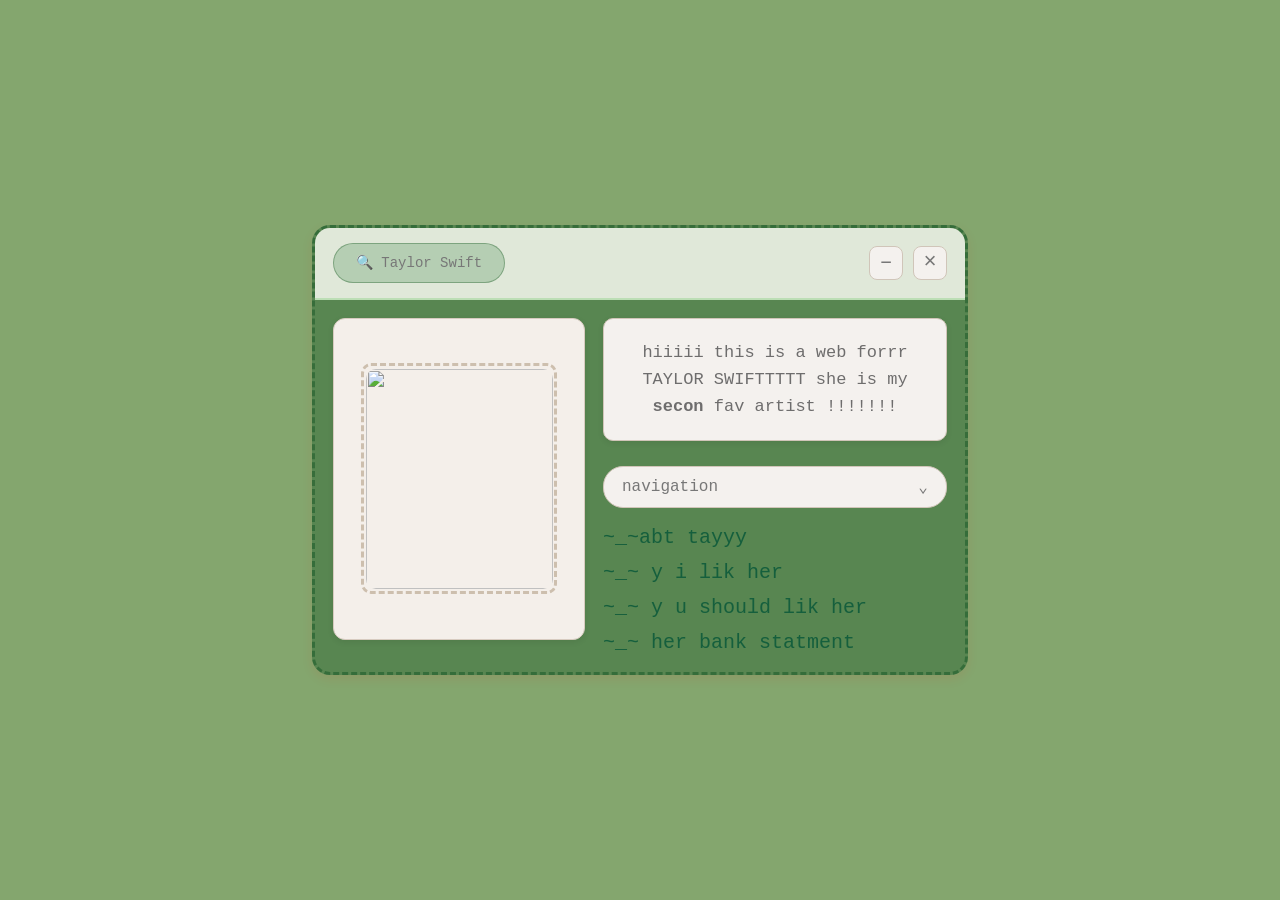
==== index.html @ 1d9763f2 "Add files via upload" ====
<!DOCTYPE html>
<html lang="en">
<head>
<meta charset="UTF-8" />
<meta name="viewport" content="width=device-width, initial-scale=1.0"/>
<title> Tay my mother </title>

<style>

/* =========================
   BODY
========================= */

body{
    margin:0;
    height:100vh;
    display:flex;
    justify-content:center;
    align-items:center;
    background:#2e680795;
    overflow:hidden;
    font-family: "Courier New", monospace;
    position:relative;
}

/* =========================
   HEART BACKGROUND
========================= */

/* .heart{
    position:absolute;
    width:70px;
    height:70px;
    background:#d8c9b8;
    transform:rotate(-45deg);
    opacity:0.8;
} */
/* 
.heart::before,
.heart::after{
    content:"";
    position:absolute;
    width:70px;
    height:70px;
    background:#d8c9b8;
    border-radius:50%; */


/* .heart::before{
    top:-35px;
    left:0;
}

.heart::after{
    left:35px;
    top:0;
} */

.h1{
    top:15%;
    left:10%;
}

.h2{
    bottom:12%;
    right:15%;
}

.h3{
    top:65%;
    left:20%;
    transform:rotate(-45deg) scale(0.7);
}

/* =========================
   MAIN WINDOW
========================= */

.window{
    width:650px;
    background:#2a65337b;
    border:3px dashed#2a6533bb;
    border-radius:18px;
    overflow:hidden;
    box-shadow:0 4px 12px rgba(253, 0, 0, 0.08);
}

/* =========================
   TOP BAR
========================= */

.topbar{
    height:70px;
    background:#e0e8d9;
    border-bottom:2px solid #bcdeb5;
    display:flex;
    align-items:center;
    justify-content:space-between;
    padding:0 18px;
}

.search{
    width:170px;
    height:38px;
    border-radius:20px;
    border:1px solid #2a653368;
    background:#f4f1ee;
    display:flex;
    align-items:center;
    justify-content:center;
    color:#777;
    font-size:14px;
    background-color: #3782423f;
}

.controls{
    display:flex;
    gap:10px;
}

.btn{
    width:32px;
    height:32px;
    border-radius:8px;
    border:1px solid #d0c5b9;
    background:#f4f1ee;
    display:flex;
    align-items:center;
    justify-content:center;
    color:#777;
    font-size:22px;
}

/* =========================
   CONTENT
========================= */

.content{
    display:flex;
    gap:18px;
    padding:18px;
}

/* =========================
   LEFT CARD
========================= */

.left-card{
    width:250px;
    height:320px;
    background:#f4efea;
    border-radius:12px;
    border:1px solid #d7cbc0;
    display:flex;
    align-items:center;
    justify-content:center;
    box-shadow:0 2px 6px rgba(0,0,0,0.08);
}

.placeholder{
    width:190px;
    height:225px;
    border:3px dashed #cdbfae;
    border-radius:10px;
    display:flex;
    align-items:center;
    justify-content:center;
    color:#a59483;
    font-size:18px;
}

/* =========================
   RIGHT SIDE
========================= */

.right{
    flex:1;
}

/* TEXT BOX */

.textbox{
    background:#f4f1ee;
    border:1px solid #d1c5b9;
    border-radius:10px;
    padding:20px;
    color:#6e6d6d;
    font-size:17px;
    text-align:center;
    line-height:1.6;
    box-shadow:0 2px 6px rgba(0,0,0,0.08);
}

/* NAVIGATION */

.navbox{
    margin-top:25px;
}

.navtitle{
    height:40px;
    border-radius:20px;
    background:#f4f1ee;
    border:1px solid #d1c5b9;
    display:flex;
    align-items:center;
    justify-content:space-between;
    padding:0 18px;
    color:#777;
    font-size:16px;
}

.links{
    margin-top:18px;
    display:flex;
    flex-direction:column;
    gap:12px;
    color:#155f3d;
    font-size:20px;
}

.links div{
    cursor:pointer;
    transition:0.2s;
}

.links div:hover{
    transform:translateX(5px);
    color:#f5efe4;
}

/* =========================
   FOOTER
========================= */

.footer{
    height:60px;
    border-top:1px solid #cbbcae;
    display:flex;
    align-items:center;
    padding-left:20px;
    color:#aaa;
    font-size:14px;
    background:#f6f4f2;
}
 .profile-img{

     height: 220px;
    width:187px;
    border-radius:10px;
}

</style>
</head>

<body>

<!-- HEARTS -->

<div class="heart h1"></div>
<div class="heart h2"></div>
<div class="heart h3"></div>

<!-- MAIN WINDOW -->

<div class="window">

    <!-- TOP BAR -->

    <div class="topbar">

        <div class="search">
            🔍  Taylor Swift
        </div>

        <div class="controls">
            <div class="btn">–</div>
            <div class="btn">×</div>
        </div>

    </div>

    <!-- CONTENT -->

    <div class="content">

        <!-- LEFT SIDE -->

        <div class="left-card">

            <div class="placeholder">
                <img src="taylorrrrr.png" class="profile-img">
            </div>

        </div>

        <!-- RIGHT SIDE -->

        <div class="right">

            <div class="textbox">
                 hiiiii this is a web forrr TAYLOR SWIFTTTTT she is my <b>secon</b> fav artist !!!!!!!
            </div>

            <div class="navbox">

                <div class="navtitle">
                    navigation
                    <span>⌄</span>
                </div>

                <div class="links">
                    <div>~_~abt tayyy</div>
                    <div>~_~ y i lik her </div>
                    <div>~_~ y u should lik her </div>
                    <div>~_~ her bank statment </div>
                </div>

            </div>

        </div>

    </div>

    <!-- FOOTER -->

    

</div>

</body>
</html>
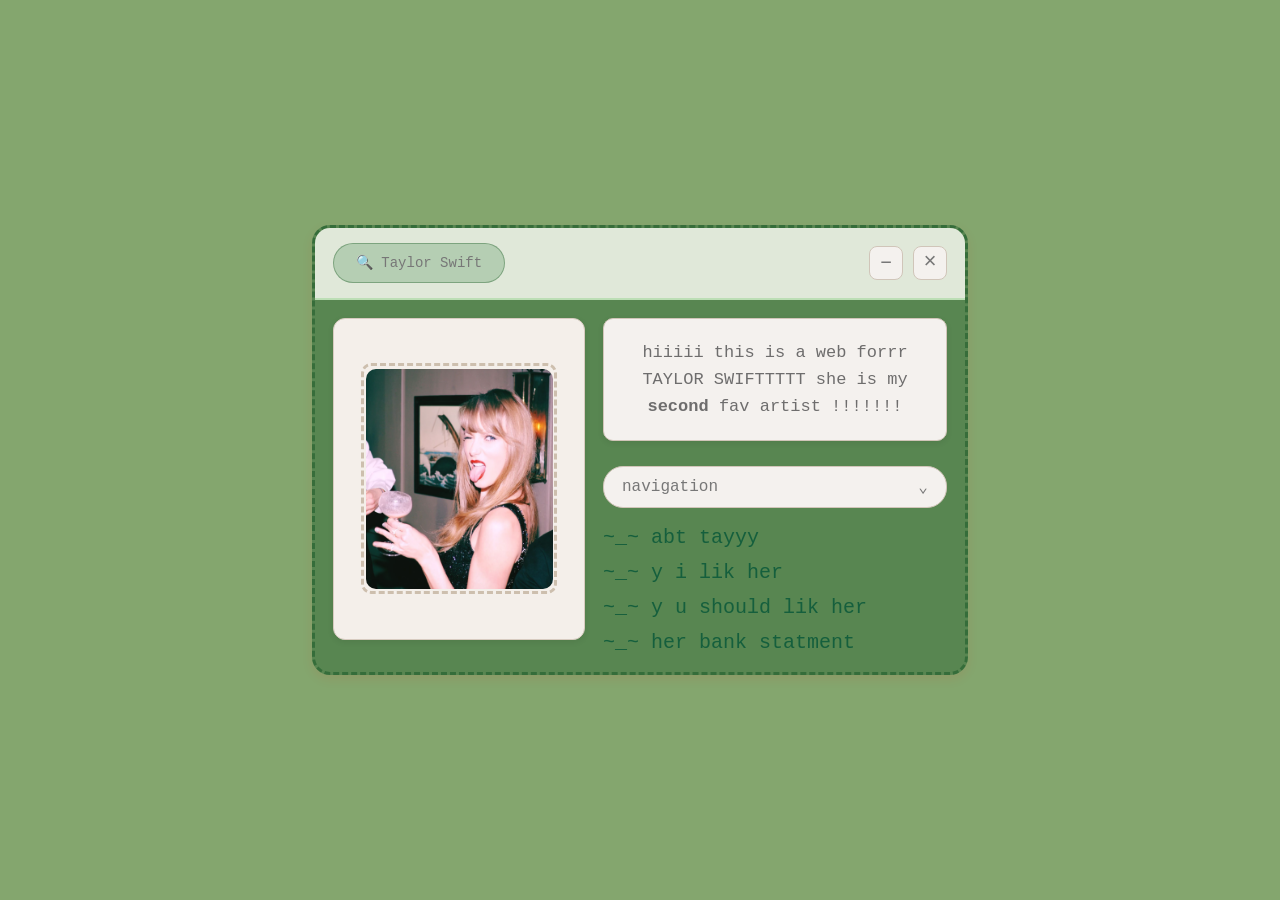
==== commit 94b040f6: "Add files via upload" ====
--- a/index.html
+++ b/index.html
@@ -3,7 +3,7 @@
 <head>
 <meta charset="UTF-8" />
 <meta name="viewport" content="width=device-width, initial-scale=1.0"/>
-<title> Tay my mother </title>
+<title>Tay my mother</title>
 
 <style>
 
@@ -27,35 +27,6 @@
    HEART BACKGROUND
 ========================= */
 
-/* .heart{
-    position:absolute;
-    width:70px;
-    height:70px;
-    background:#d8c9b8;
-    transform:rotate(-45deg);
-    opacity:0.8;
-} */
-/* 
-.heart::before,
-.heart::after{
-    content:"";
-    position:absolute;
-    width:70px;
-    height:70px;
-    background:#d8c9b8;
-    border-radius:50%; */
-
-
-/* .heart::before{
-    top:-35px;
-    left:0;
-}
-
-.heart::after{
-    left:35px;
-    top:0;
-} */
-
 .h1{
     top:15%;
     left:10%;
@@ -79,7 +50,7 @@
 .window{
     width:650px;
     background:#2a65337b;
-    border:3px dashed#2a6533bb;
+    border:3px dashed #2a6533bb;
     border-radius:18px;
     overflow:hidden;
     box-shadow:0 4px 12px rgba(253, 0, 0, 0.08);
@@ -110,7 +81,7 @@
     justify-content:center;
     color:#777;
     font-size:14px;
-    background-color: #3782423f;
+    background-color:#3782423f;
 }
 
 .controls{
@@ -191,6 +162,12 @@
     box-shadow:0 2px 6px rgba(0,0,0,0.08);
 }
 
+/* HIDDEN TEXTBOXES */
+
+.hidden{
+    display:none;
+}
+
 /* NAVIGATION */
 
 .navbox{
@@ -243,9 +220,9 @@
     font-size:14px;
     background:#f6f4f2;
 }
- .profile-img{
-
-     height: 220px;
+
+.profile-img{
+    height:220px;
     width:187px;
     border-radius:10px;
 }
@@ -270,7 +247,7 @@
     <div class="topbar">
 
         <div class="search">
-            🔍  Taylor Swift
+            🔍 Taylor Swift
         </div>
 
         <div class="controls">
@@ -298,9 +275,29 @@
 
         <div class="right">
 
-            <div class="textbox">
-                 hiiiii this is a web forrr TAYLOR SWIFTTTTT she is my <b>secon</b> fav artist !!!!!!!
-            </div>
+            <!-- TEXT BOXES -->
+
+            <div class="textbox" id="box1">
+                hiiiii this is a web forrr TAYLOR SWIFTTTTT she is my <b>second</b> fav artist !!!!!!!
+            </div>
+
+            <div class="textbox hidden" id="box2">
+                 hiii frik u told u i can do it hahahahhaha 
+            </div>
+
+            <div class="textbox hidden" id="box3">
+                 was able to do it cuz uk  I GOTA MAKE U SING cant waste that talent of urs 
+            </div>
+
+            <div class="textbox hidden" id="box4">
+                sor it has my name on the top ill try to remove it ok but that will take time sor 
+            </div>
+
+            <div class="textbox hidden" id="box5">
+               <a href="EntomologyBook.pdf"_blank>ill always text in this section also here is a book i found </a>
+            </div>
+
+            <!-- NAVIGATION -->
 
             <div class="navbox">
 
@@ -310,10 +307,10 @@
                 </div>
 
                 <div class="links">
-                    <div>~_~abt tayyy</div>
-                    <div>~_~ y i lik her </div>
-                    <div>~_~ y u should lik her </div>
-                    <div>~_~ her bank statment </div>
+                    <div onclick="showBox('box2')">~_~ abt tayyy</div>
+                    <div onclick="showBox('box3')">~_~ y i lik her</div>
+                    <div onclick="showBox('box4')">~_~ y u should lik her</div>
+                    <div onclick="showBox('box5')">~_~ her bank statment</div>
                 </div>
 
             </div>
@@ -322,11 +319,26 @@
 
     </div>
 
-    <!-- FOOTER -->
-
-    
-
 </div>
+
+<!-- JAVASCRIPT -->
+
+<script>
+
+function showBox(id){
+
+    // hide all text boxes
+    const boxes = document.querySelectorAll('.textbox');
+
+    boxes.forEach(box => {
+        box.classList.add('hidden');
+    });
+
+    // show selected box
+    document.getElementById(id).classList.remove('hidden');
+}
+
+</script>
 
 </body>
 </html>
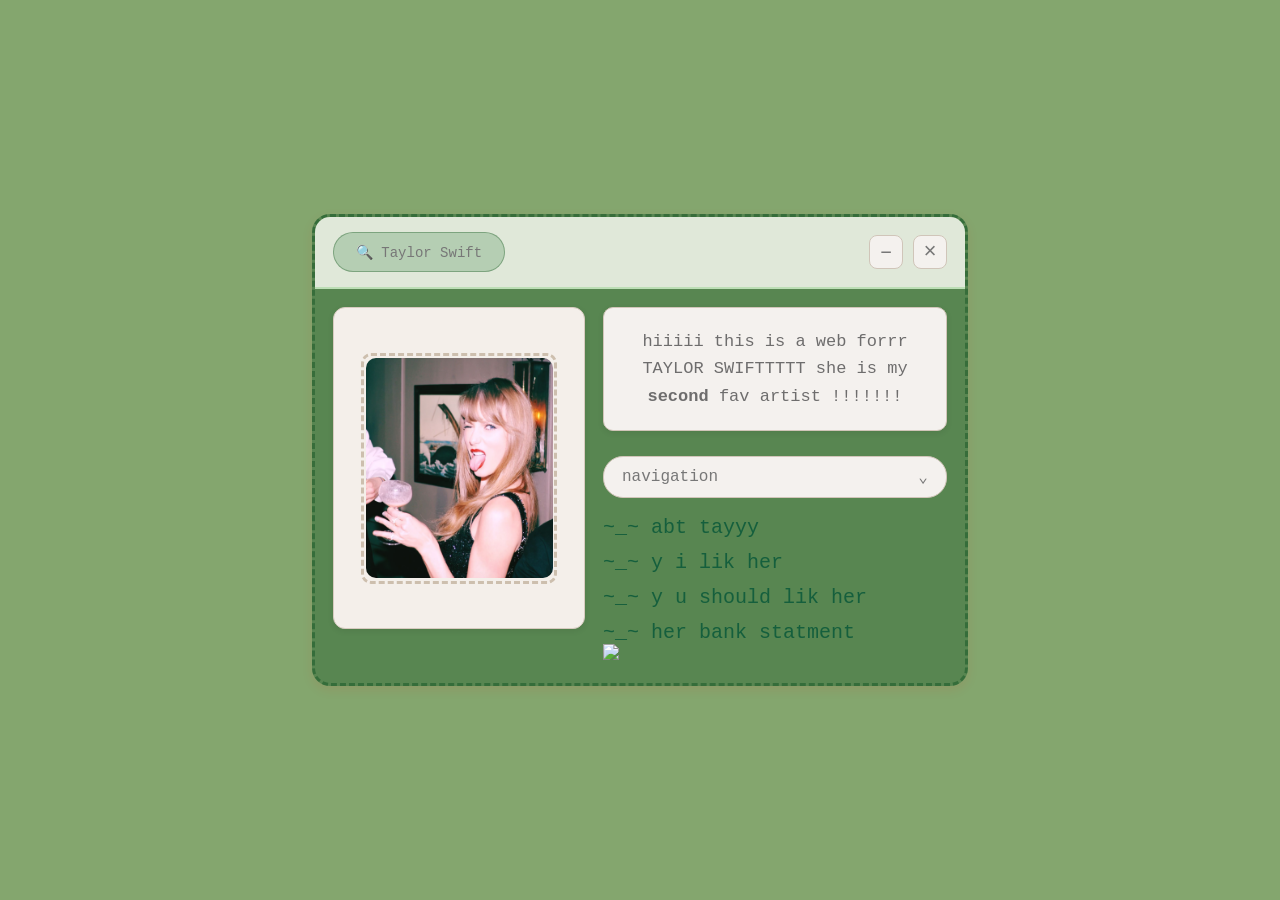
==== commit e8002be6: "Add files via upload" ====
--- a/index.html
+++ b/index.html
@@ -290,7 +290,7 @@
             </div>
 
             <div class="textbox hidden" id="box4">
-                sor it has my name on the top ill try to remove it ok but that will take time sor 
+                sor it has my name on the top ill try to remove it ok but that will take time sor b carefull okkkk 
             </div>
 
             <div class="textbox hidden" id="box5">
@@ -312,6 +312,7 @@
                     <div onclick="showBox('box4')">~_~ y u should lik her</div>
                     <div onclick="showBox('box5')">~_~ her bank statment</div>
                 </div>
+                <img src="Screenshot 2026-05-26 185753.png">
 
             </div>
 
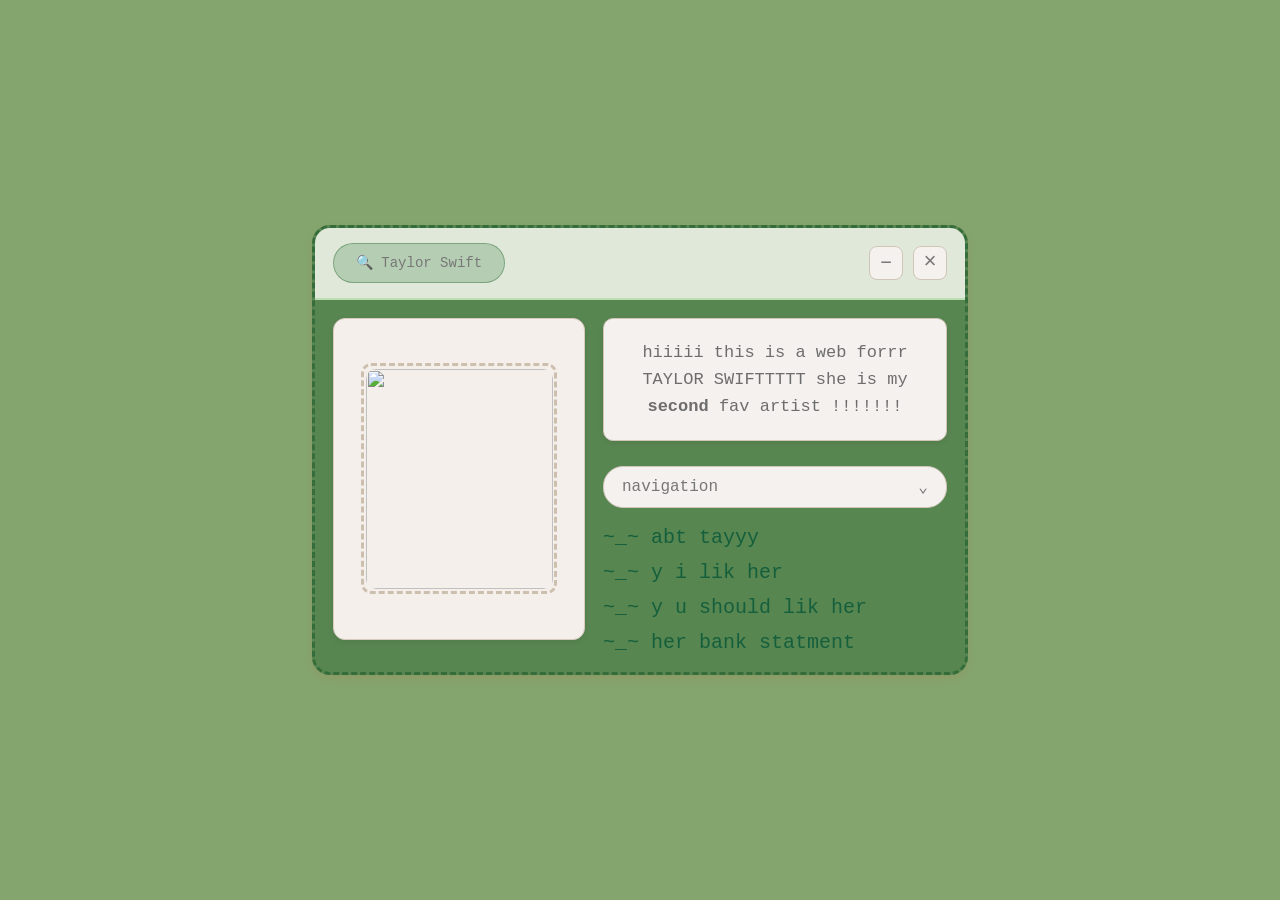
==== commit 74acc6b4: "Add files via upload" ====
--- a/index.html
+++ b/index.html
@@ -266,7 +266,7 @@
         <div class="left-card">
 
             <div class="placeholder">
-                <img src="taylorrrrr.png" class="profile-img">
+                <img src="Screenshot 2026-05-26 185753.png" class="profile-img">
             </div>
 
         </div>
@@ -312,7 +312,7 @@
                     <div onclick="showBox('box4')">~_~ y u should lik her</div>
                     <div onclick="showBox('box5')">~_~ her bank statment</div>
                 </div>
-                <img src="Screenshot 2026-05-26 185753.png">
+               
 
             </div>
 
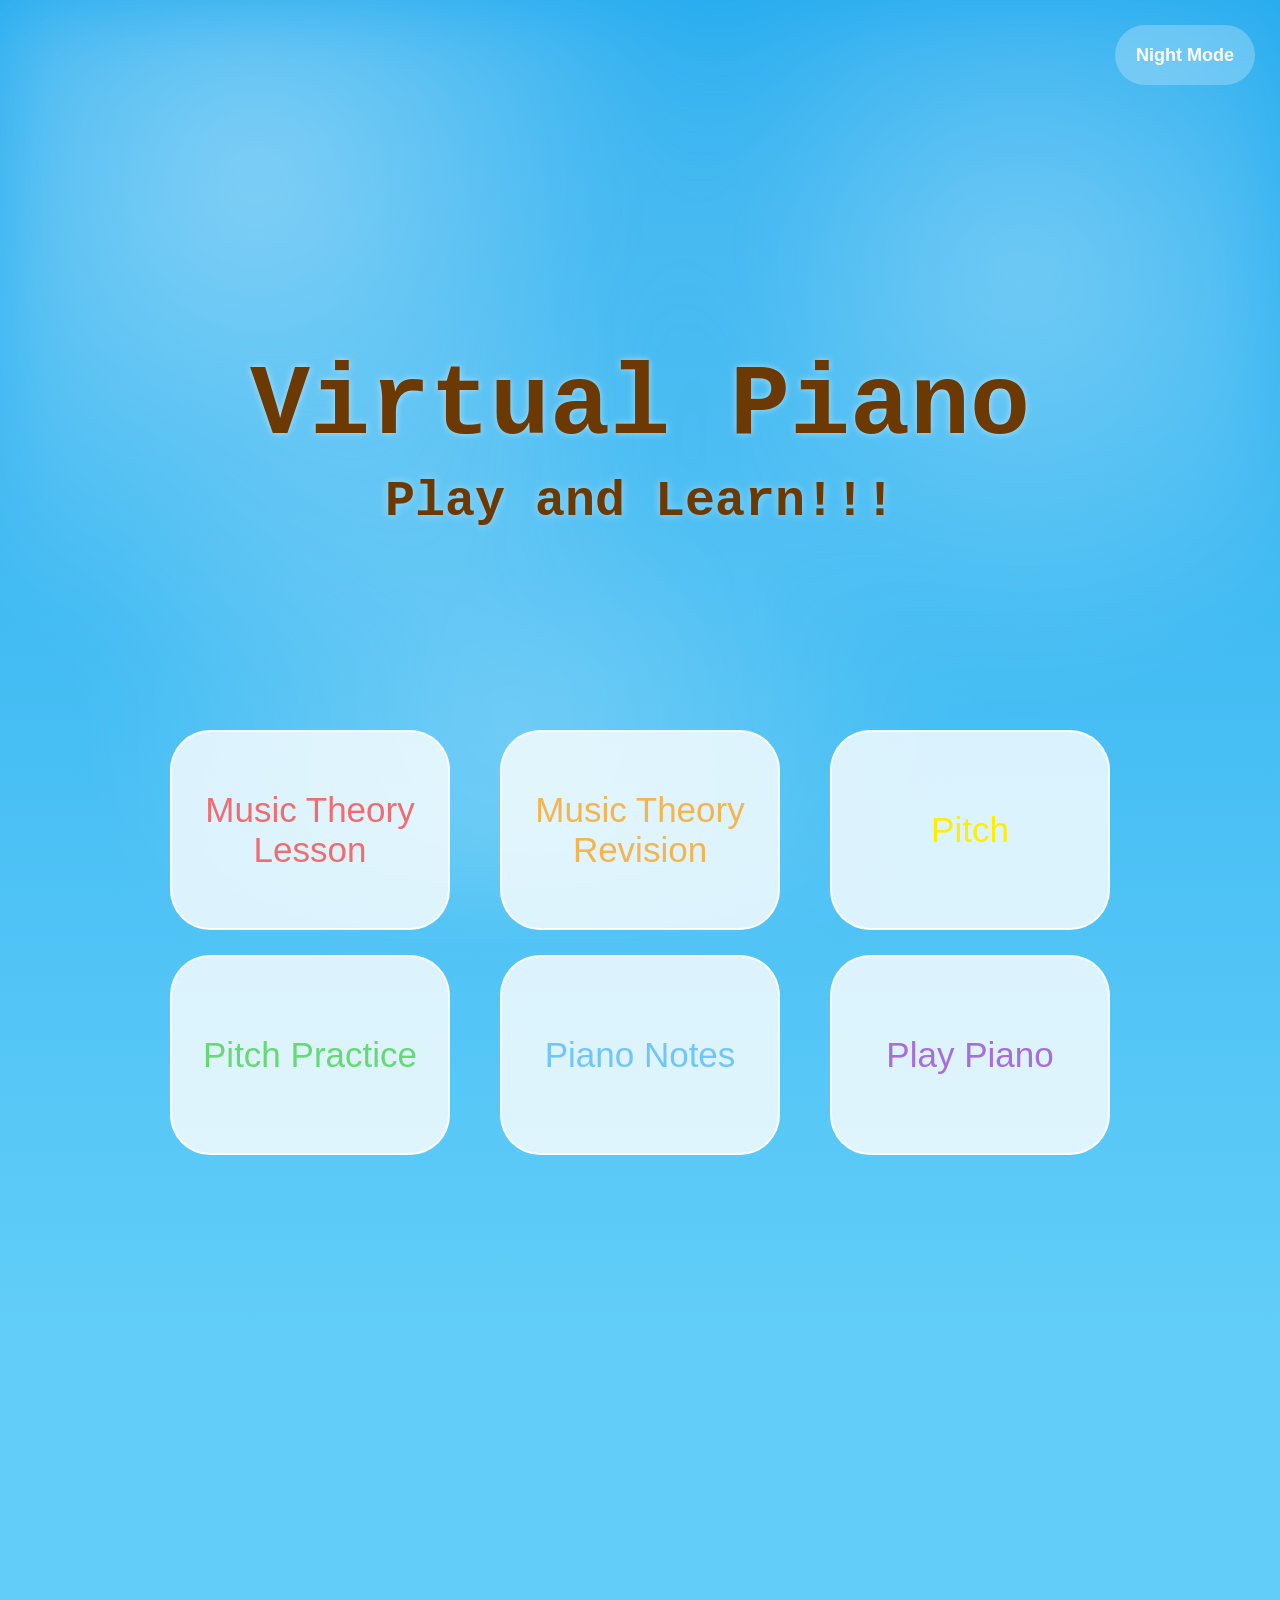
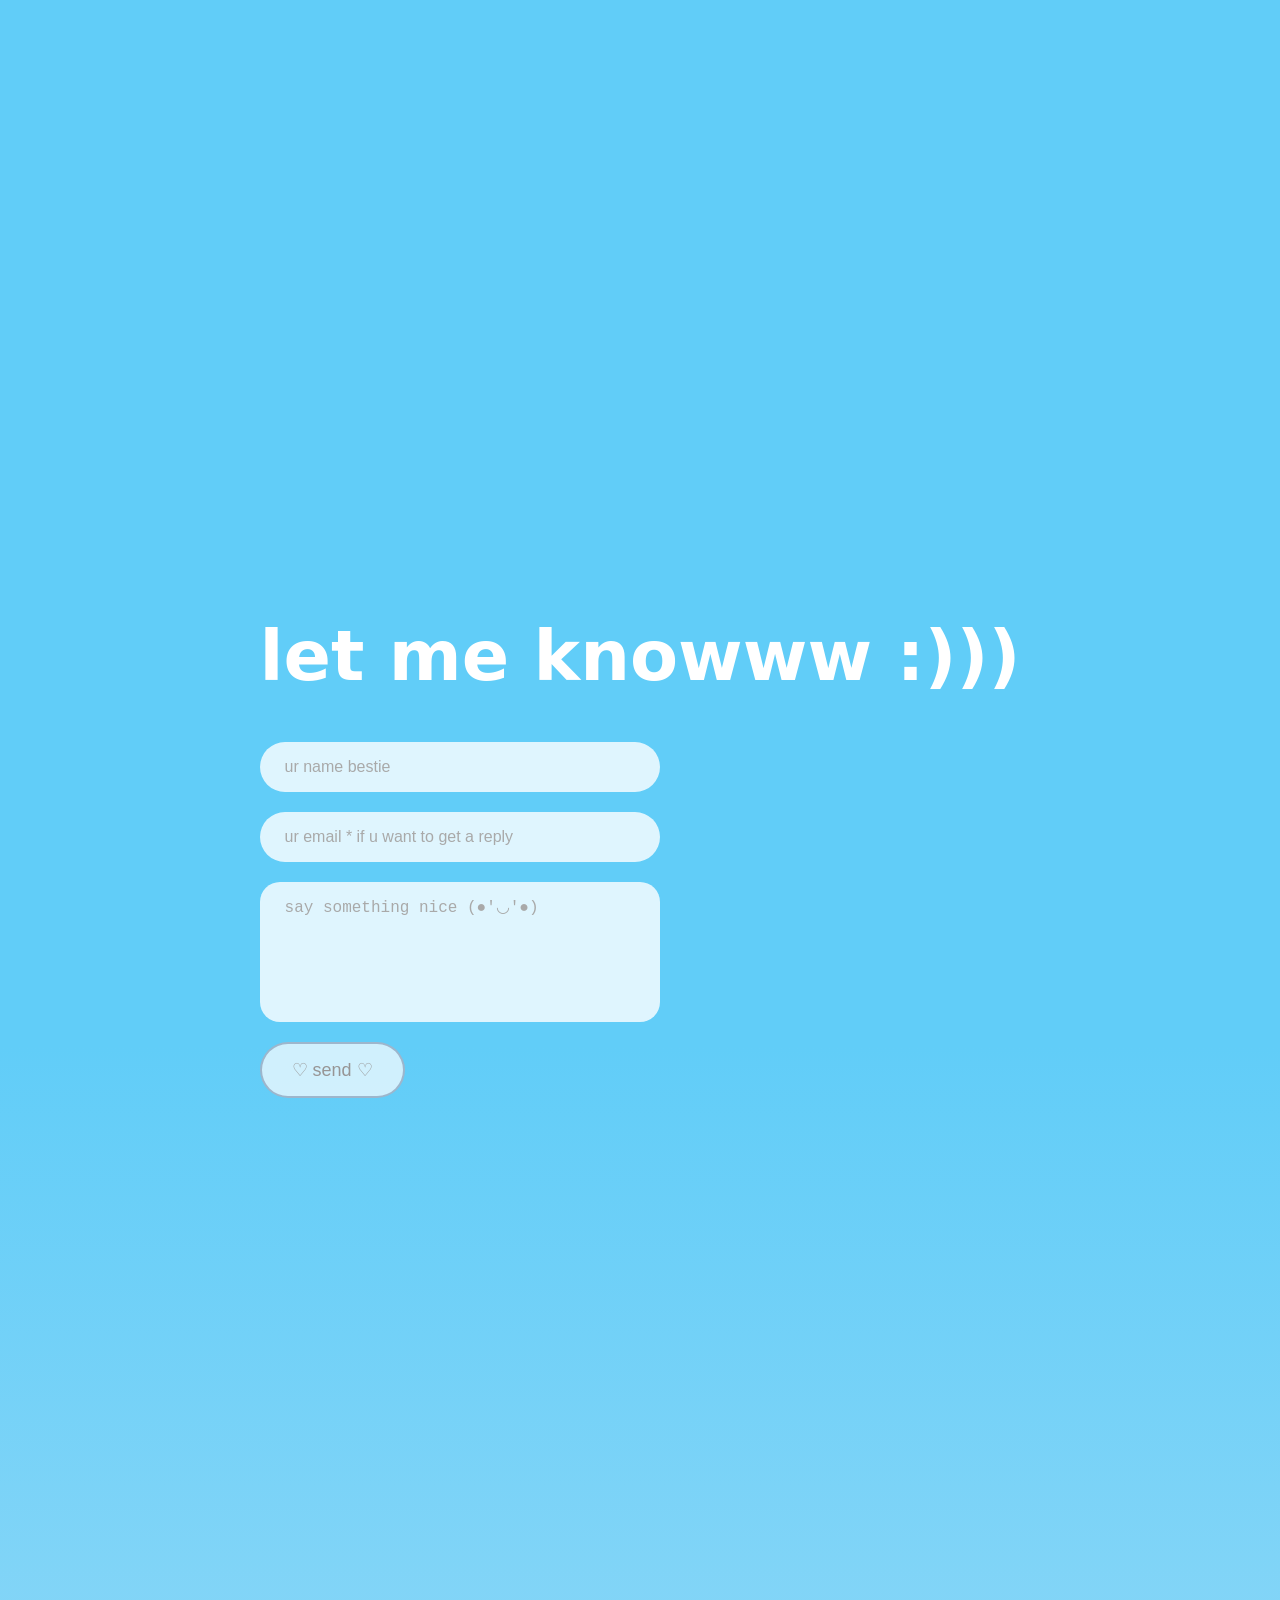
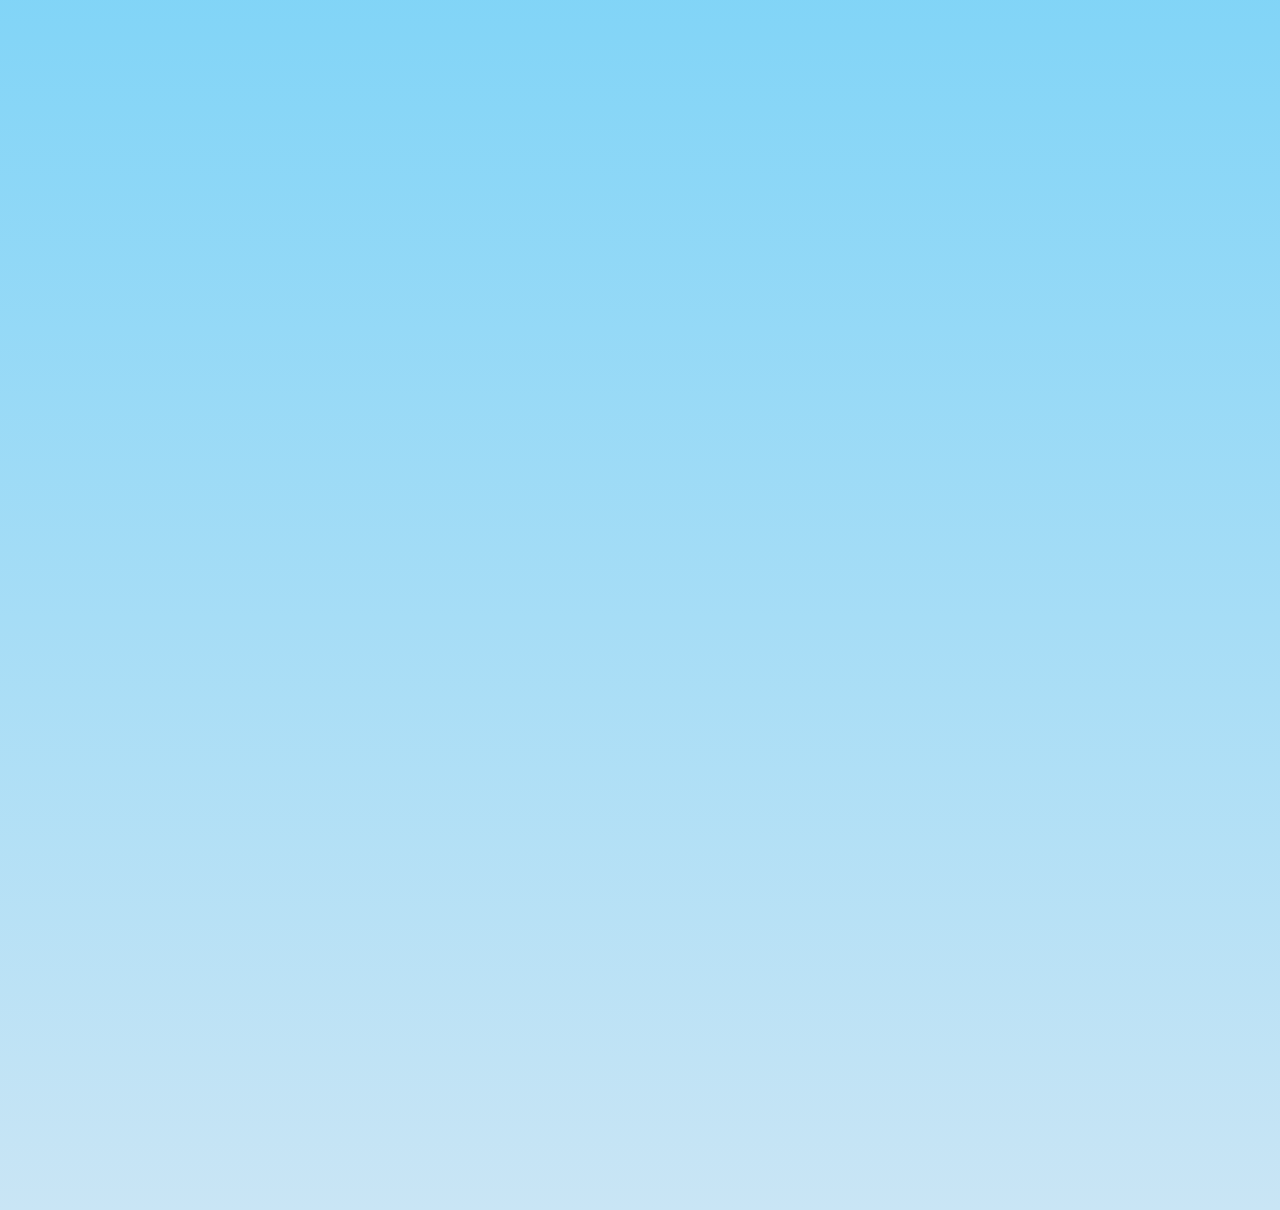
==== commit 053bc5c1: "Add files via upload" ====
--- a/index.html
+++ b/index.html
@@ -1,345 +1,173 @@
- <!DOCTYPE html>
+  <!DOCTYPE html>
 <html lang="en">
+
 <head>
-<meta charset="UTF-8" />
-<meta name="viewport" content="width=device-width, initial-scale=1.0"/>
-<title>Tay my mother</title>
 
-<style>
+  <meta charset="UTF-8">
 
-/* =========================
-   BODY
-========================= */
+  <meta name="viewport" content="width=device-width, initial-scale=1.0">
 
-body{
-    margin:0;
-    height:100vh;
-    display:flex;
-    justify-content:center;
-    align-items:center;
-    background:#2e680795;
-    overflow:hidden;
-    font-family: "Courier New", monospace;
-    position:relative;
-}
+  <title>♡Virtual Piano♡</title>
 
-/* =========================
-   HEART BACKGROUND
-========================= */
+  <link rel="stylesheet" href="Virtual Piano style.css">
 
-.h1{
-    top:15%;
-    left:10%;
-}
-
-.h2{
-    bottom:12%;
-    right:15%;
-}
-
-.h3{
-    top:65%;
-    left:20%;
-    transform:rotate(-45deg) scale(0.7);
-}
-
-/* =========================
-   MAIN WINDOW
-========================= */
-
-.window{
-    width:650px;
-    background:#2a65337b;
-    border:3px dashed #2a6533bb;
-    border-radius:18px;
-    overflow:hidden;
-    box-shadow:0 4px 12px rgba(253, 0, 0, 0.08);
-}
-
-/* =========================
-   TOP BAR
-========================= */
-
-.topbar{
-    height:70px;
-    background:#e0e8d9;
-    border-bottom:2px solid #bcdeb5;
-    display:flex;
-    align-items:center;
-    justify-content:space-between;
-    padding:0 18px;
-}
-
-.search{
-    width:170px;
-    height:38px;
-    border-radius:20px;
-    border:1px solid #2a653368;
-    background:#f4f1ee;
-    display:flex;
-    align-items:center;
-    justify-content:center;
-    color:#777;
-    font-size:14px;
-    background-color:#3782423f;
-}
-
-.controls{
-    display:flex;
-    gap:10px;
-}
-
-.btn{
-    width:32px;
-    height:32px;
-    border-radius:8px;
-    border:1px solid #d0c5b9;
-    background:#f4f1ee;
-    display:flex;
-    align-items:center;
-    justify-content:center;
-    color:#777;
-    font-size:22px;
-}
-
-/* =========================
-   CONTENT
-========================= */
-
-.content{
-    display:flex;
-    gap:18px;
-    padding:18px;
-}
-
-/* =========================
-   LEFT CARD
-========================= */
-
-.left-card{
-    width:250px;
-    height:320px;
-    background:#f4efea;
-    border-radius:12px;
-    border:1px solid #d7cbc0;
-    display:flex;
-    align-items:center;
-    justify-content:center;
-    box-shadow:0 2px 6px rgba(0,0,0,0.08);
-}
-
-.placeholder{
-    width:190px;
-    height:225px;
-    border:3px dashed #cdbfae;
-    border-radius:10px;
-    display:flex;
-    align-items:center;
-    justify-content:center;
-    color:#a59483;
-    font-size:18px;
-}
-
-/* =========================
-   RIGHT SIDE
-========================= */
-
-.right{
-    flex:1;
-}
-
-/* TEXT BOX */
-
-.textbox{
-    background:#f4f1ee;
-    border:1px solid #d1c5b9;
-    border-radius:10px;
-    padding:20px;
-    color:#6e6d6d;
-    font-size:17px;
-    text-align:center;
-    line-height:1.6;
-    box-shadow:0 2px 6px rgba(0,0,0,0.08);
-}
-
-/* HIDDEN TEXTBOXES */
-
-.hidden{
-    display:none;
-}
-
-/* NAVIGATION */
-
-.navbox{
-    margin-top:25px;
-}
-
-.navtitle{
-    height:40px;
-    border-radius:20px;
-    background:#f4f1ee;
-    border:1px solid #d1c5b9;
-    display:flex;
-    align-items:center;
-    justify-content:space-between;
-    padding:0 18px;
-    color:#777;
-    font-size:16px;
-}
-
-.links{
-    margin-top:18px;
-    display:flex;
-    flex-direction:column;
-    gap:12px;
-    color:#155f3d;
-    font-size:20px;
-}
-
-.links div{
-    cursor:pointer;
-    transition:0.2s;
-}
-
-.links div:hover{
-    transform:translateX(5px);
-    color:#f5efe4;
-}
-
-/* =========================
-   FOOTER
-========================= */
-
-.footer{
-    height:60px;
-    border-top:1px solid #cbbcae;
-    display:flex;
-    align-items:center;
-    padding-left:20px;
-    color:#aaa;
-    font-size:14px;
-    background:#f6f4f2;
-}
-
-.profile-img{
-    height:220px;
-    width:187px;
-    border-radius:10px;
-}
-
-</style>
 </head>
 
 <body>
+  
 
-<!-- HEARTS -->
+  <!-- ⭐ Background Stars -->
+  <div class="stars"></div>
+<div class="stars2"></div>
+<div class="stars3"></div>
 
-<div class="heart h1"></div>
-<div class="heart h2"></div>
-<div class="heart h3"></div>
+  <!-- NIGHT MODE BUTTON -->
 
-<!-- MAIN WINDOW -->
+  <button class="modeToggle" onclick="toggleMode()">
+     Night Mode
+  </button>
 
-<div class="window">
+  <!-- FLOATING CLOUDS -->
 
-    <!-- TOP BAR -->
+  <div class="cloud c1"></div>
+  <div class="cloud c2"></div>
+  <div class="cloud c3"></div>
 
-    <div class="topbar">
+  <!-- MAIN CONTENT -->
 
-        <div class="search">
-            🔍 Taylor Swift
-        </div>
+  <div class="container">
 
-        <div class="controls">
-            <div class="btn">–</div>
-            <div class="btn">×</div>
-        </div>
+    <h1 class="h1">Virtual Piano</h1>
+
+    <h2 class="h2">Play and Learn!!!</h2>
+
+    <!-- BUTTON ROW 1 -->
+
+    <div class="buttonsection1">
+
+      <a href="MTL.html" target="_blank">
+        <button class="b1">Music Theory Lesson </button>
+      </a>
+
+      <a href="MTR.html" target="_blank">
+        <button class="b2">Music Theory Revision  </button>
+      </a>
+
+      <a href="https://youtube.com/shorts/s7i7xJAl2Ag?si=NmavBLnlqpYaNLNz" target="_blank">
+        <button class="b3">Pitch</button>
+      </a>
 
     </div>
 
-    <!-- CONTENT -->
+    <!-- BUTTON ROW 2 -->
 
-    <div class="content">
+    <div class="buttonsection2">
 
-        <!-- LEFT SIDE -->
+      <a href="https://youtube.com/shorts/QLKRN93EBd8?si=P6kqK4JEPpr0zZx5" target="_blank">
+        <button class="b4">Pitch Practice</button>
+      </a>
 
-        <div class="left-card">
+      <a href="https://youtube.com/shorts/NzVkeJqoQtI?si=gG6Rz2RuHQgBF22o" target="_blank">
+        <button class="b5">Piano Notes</button>
+      </a>
 
-            <div class="placeholder">
-                <img src="Screenshot 2026-05-26 185753.png" class="profile-img">
-            </div>
-
-        </div>
-
-        <!-- RIGHT SIDE -->
-
-        <div class="right">
-
-            <!-- TEXT BOXES -->
-
-            <div class="textbox" id="box1">
-                hiiiii this is a web forrr TAYLOR SWIFTTTTT she is my <b>second</b> fav artist !!!!!!!
-            </div>
-
-            <div class="textbox hidden" id="box2">
-                 hiii frik u told u i can do it hahahahhaha 
-            </div>
-
-            <div class="textbox hidden" id="box3">
-                 was able to do it cuz uk  I GOTA MAKE U SING cant waste that talent of urs 
-            </div>
-
-            <div class="textbox hidden" id="box4">
-                sor it has my name on the top ill try to remove it ok but that will take time sor b carefull okkkk 
-            </div>
-
-            <div class="textbox hidden" id="box5">
-               <a href="EntomologyBook.pdf"_blank>ill always text in this section also here is a book i found </a>
-            </div>
-
-            <!-- NAVIGATION -->
-
-            <div class="navbox">
-
-                <div class="navtitle">
-                    navigation
-                    <span>⌄</span>
-                </div>
-
-                <div class="links">
-                    <div onclick="showBox('box2')">~_~ abt tayyy</div>
-                    <div onclick="showBox('box3')">~_~ y i lik her</div>
-                    <div onclick="showBox('box4')">~_~ y u should lik her</div>
-                    <div onclick="showBox('box5')">~_~ her bank statment</div>
-                </div>
-               
-
-            </div>
-
-        </div>
+      <a href="Piano.html" target="_blank">
+        <button class="b6">Play Piano</button>
+      </a>
 
     </div>
 
-</div>
+  </div>
 
-<!-- JAVASCRIPT -->
+  <!-- CONTACT SECTION -->
 
-<script>
+  <div class="contact container">
 
-function showBox(id){
+    <form 
+      action="https://api.web3forms.com/submit"
+      method="POST"
+      class="contact-left"
+    >
 
-    // hide all text boxes
-    const boxes = document.querySelectorAll('.textbox');
+      <div class="contact-left-title">
 
-    boxes.forEach(box => {
-        box.classList.add('hidden');
-    });
+        <h2>let me knowww :)))</h2>
 
-    // show selected box
-    document.getElementById(id).classList.remove('hidden');
-}
+        <hr>
 
-</script>
+      </div>
+
+      <!-- WEB3FORMS ACCESS KEY -->
+
+      <input
+        type="hidden"
+        name="access_key"
+        value="d47f11ed-605b-42fc-92e1-26dcafcec860"
+      >
+
+      <!-- NAME -->
+
+      <input
+        type="text"
+        name="name"
+        placeholder="ur name bestie"
+        class="contact-input"
+        required
+      >
+       <input
+        type="email"
+        name="email"
+        placeholder="ur email * if u want to get a reply"
+        class="contact-input"
+      >
+
+      <!-- MESSAGE -->
+
+      <textarea
+        name="message"
+        placeholder="say something nice (●'◡'●)"
+        class="contact-input"
+        required
+      ></textarea>
+
+      <!-- EMAIL -->
+
+     
+
+      <!-- SUBMIT BUTTON -->
+
+      <button type="submit" class="sendButton">
+        ♡ send ♡
+      </button>
+
+    </form>
+
+    <div class="contact-right"></div>
+
+  </div>
+
+  <!-- NIGHT MODE SCRIPT -->
+
+  <script>
+
+    function toggleMode(){
+
+      document.body.classList.toggle("night");
+
+      const button = document.querySelector(".modeToggle");
+
+      if(document.body.classList.contains("night")){
+
+        button.innerHTML = "✨ Day Mode";
+
+      } else {
+
+        button.innerHTML = "🌙 Night Mode";
+      }
+    }
+
+  </script>
 
 </body>
+
 </html>
--- a/Virtual Piano style.css
+++ b/Virtual Piano style.css
@@ -0,0 +1,740 @@
+  /* =========================
+   DAY / NIGHT VARIABLES
+========================== */
+
+:root{
+
+  --bg1: #26acef;
+  --bg2: #61cdf8;
+  --bg3: #61cdf8;
+  --bg4: #c9e5f5;
+
+  --title:#6c3903;
+
+  --button-bg: rgb(251, 252, 163);
+  --button-border: rgb(251, 252, 163);
+
+  --cloud: rgba(255,255,255,0.75);
+
+  --texture1: rgba(255,255,255,0.5);
+  --texture2: rgba(255,255,255,0.4);
+  --texture3: rgba(255,255,255,0.3);
+
+  --commentTitle: white;
+}
+
+/* =========================
+   NIGHT MODE
+========================== */
+
+body.night{
+
+  --bg1: #07111f;
+  --bg2: #10233d;
+  --bg3: #1a3152;
+  --bg4: #324766;
+
+  
+
+  --title: #f6dca2;
+
+  --button-bg: #223550;
+  --button-border: #f6dca2;
+
+  --cloud: rgba(210,220,255,0.18);
+
+  --texture1: rgba(255,255,255,0.08);
+  --texture2: rgba(255,255,255,0.06);
+  --texture3: rgba(255,255,255,0.04);
+
+  --commentTitle: #f6dca2;
+}
+
+/* =========================
+   RESET
+========================== */
+
+*{
+  margin: 0;
+  padding: 0;
+  box-sizing: border-box;
+}
+
+/* =========================
+   BODY
+========================== */
+
+body{
+
+  margin: 0;
+
+  background:
+  linear-gradient(
+  to bottom,
+  var(--bg1) 0%,
+  var(--bg2) 30%,
+  var(--bg3) 60%,
+  var(--bg4) 100%);
+
+  overflow-x: hidden;
+
+  position: relative;
+
+  transition: background 2s ease;
+
+  font-family:
+  system-ui,
+  -apple-system,
+  BlinkMacSystemFont,
+  'Segoe UI',
+  Roboto,
+  Oxygen,
+  Ubuntu,
+  Cantarell,
+  'Open Sans',
+  'Helvetica Neue',
+  sans-serif;
+}
+
+/* =========================
+   WATERCOLOUR TEXTURE
+========================== */
+
+body::before{
+
+  content: "";
+
+  position: fixed;
+
+  top: 0;
+  left: 0;
+
+  width: 100%;
+  height: 100%;
+
+  background:
+  radial-gradient(circle at 20% 20%,
+  var(--texture1) 0%,
+  transparent 40%),
+
+  radial-gradient(circle at 80% 30%,
+  var(--texture2) 0%,
+  transparent 35%),
+
+  radial-gradient(circle at 40% 80%,
+  var(--texture3) 0%,
+  transparent 40%);
+
+  filter: blur(40px);
+
+  opacity: 0.8;
+
+  z-index: -2;
+}
+
+/* =========================
+   MAIN CONTAINER
+========================== */
+
+.container{
+
+  min-height: 245vh;
+
+  display: flex;
+
+  flex-direction: column;
+
+  align-items: center;
+}
+
+/* =========================
+   TITLES
+========================== */
+
+.h1{
+
+  font-size: 100px;
+
+  margin-top: 350px;
+
+  color: var(--title);
+
+  text-shadow:
+  0 0 7px rgba(255,255,255,0.5);
+
+  transition: color 0.5s ease;
+   font-family:monospace ;
+}
+
+.h2{
+
+  font-size: 50px;
+
+  margin-top: 10px;
+
+  margin-bottom: 200px;
+
+  color: var(--title);
+
+  text-shadow:
+  0 0 10px rgba(255,255,255,0.4);
+
+  transition: color 0.5s ease;
+  font-family:monospace ;
+}
+
+/* =========================
+   NIGHT MODE BUTTON
+========================== */
+
+.modeToggle{
+
+  position: fixed;
+
+  top: 25px;
+  right: 25px;
+
+  height: 60px;
+  width: 140px;
+
+  border:#979595;
+
+  border-radius: 50px;
+
+  background: rgba(255,255,255,0.25);
+
+  backdrop-filter: blur(10px);
+
+  color: white;
+
+  font-size: 18px;
+  font-weight: bold;
+
+  cursor: pointer;
+
+  z-index: 1000;
+
+  transition:
+  background 0.3s ease,
+  transform 0.3s ease;
+}
+
+.modeToggle:hover{
+
+  transform: scale(1.05);
+}
+
+body.night .modeToggle{
+
+  background:rgba(143, 169, 184, 0.594);
+}
+
+
+/* =========================
+   BUTTON SECTIONS
+========================== */
+
+.buttonsection1,
+.buttonsection2{
+
+  display: flex;
+
+  gap: 50px;
+
+  justify-content: center;
+
+  flex-wrap: wrap;
+}
+
+.buttonsection1{
+
+  margin-bottom: 25px;
+}
+
+/* =========================
+   MAIN BUTTONS
+========================== */
+
+.b1,
+.b2,
+.b3,
+.b4,
+.b5,
+.b6{
+
+  height: 200px;
+  width: 280px;
+
+  background-color:rgba(255,255,255,0.8);
+
+  border-color:rgba(255,255,255,0.8);
+
+  border-radius: 40px;
+
+  border-style: solid;
+
+  cursor: pointer;
+
+  font-size: 35px;
+
+  font-family:
+  'Franklin Gothic Medium',
+  'Arial Narrow',
+  Arial,
+  sans-serif;
+
+  transition:
+  transform 0.3s ease,
+  box-shadow 0.3s ease,
+  background-color  0.5s ease,
+  color 0.15s;
+}
+
+/* BUTTON HOVER */
+
+.b1:hover,
+.b2:hover,
+.b3:hover,
+.b4:hover,
+.b5:hover,
+.b6:hover{
+
+  transform: scale(1.03);
+
+  box-shadow:
+  0 0 25px rgba(252, 220, 11, 0.35),
+  0 0 25px rgba(252, 220, 11, 0.35);
+}
+ body.night .b1:hover,
+body.night .b2:hover,
+body.night .b3:hover,
+body.night .b4:hover,
+body.night .b5:hover,
+body.night .b6:hover {
+  transform: scale(1.03);
+
+  box-shadow:
+    0 0 25px rgba(143, 169, 184, 0.594),
+    0 0 25px rgba(143, 169, 184, 0.594);
+}
+
+/* BUTTON TEXT COLORS */
+
+.b1{ color: rgba(255, 0, 0, 0.555); }
+
+.b2{ color: rgba(255, 153, 0, 0.700); }
+
+.b3{ color: rgb(255, 238, 0); }
+
+.b4{ color: rgba(5, 195, 5, 0.555); }
+
+.b5{ color: rgba(27, 160, 255, 0.555); }
+
+.b6{ color: rgba(129, 1, 189, 0.555); }
+
+/* NIGHT MODE BUTTONS */
+
+body.night .b1,
+body.night .b2,
+body.night .b3,
+body.night .b4,
+body.night .b5,
+body.night .b6{
+
+  color: #f6dca2;
+  background-color:rgba(210,220,255,0.18);
+  border-color:rgba(210,220,255,0.18);
+}
+
+/* =========================
+   FLOATING CLOUDS
+========================== */
+
+.cloud{
+
+  position: absolute;
+
+  background: var(--cloud);
+
+  border-radius: 100px;
+
+  filter: blur(2px);
+
+  animation: floatClouds linear infinite;
+
+  z-index: -1;
+}
+
+.cloud::before,
+.cloud::after{
+
+  content: "";
+
+  position: absolute;
+
+  background: var(--cloud);
+
+  border-radius: 50%;
+}
+
+/* CLOUD 1 */
+
+.c1{
+
+  width: 180px;
+  height: 60px;
+
+  top: 120px;
+  left: -250px;
+
+  animation-duration: 40s;
+}
+
+.c1::before{
+
+  width: 80px;
+  height: 80px;
+
+  top: -35px;
+  left: 25px;
+}
+
+.c1::after{
+
+  width: 100px;
+  height: 100px;
+
+  top: -45px;
+  right: 25px;
+}
+
+/* CLOUD 2 */
+
+.c2{
+
+  width: 220px;
+  height: 70px;
+
+  top: 280px;
+  left: -300px;
+
+  opacity: 0.7;
+
+  animation-duration: 55s;
+}
+
+.c2::before{
+
+  width: 90px;
+  height: 90px;
+
+  top: -40px;
+  left: 30px;
+}
+
+.c2::after{
+
+  width: 110px;
+  height: 110px;
+
+  top: -50px;
+  right: 35px;
+}
+
+/* CLOUD 3 */
+
+.c3{
+
+  width: 160px;
+  height: 55px;
+
+  top: 420px;
+  left: -220px;
+
+  opacity: 0.6;
+
+  animation-duration: 48s;
+}
+
+.c3::before{
+
+  width: 70px;
+  height: 70px;
+
+  top: -30px;
+  left: 20px;
+}
+
+.c3::after{
+
+  width: 90px;
+  height: 90px;
+
+  top: -40px;
+  right: 20px;
+}
+
+/* =========================
+   CLOUD MOVEMENT
+========================== */
+
+@keyframes floatClouds{
+
+  from{
+    transform: translateX(0);
+  }
+
+  to{
+    transform: translateX(180vw);
+  }
+}
+
+/* =========================
+   CONTACT / COMMENT BOX
+========================== */
+
+.contact-container{
+
+  margin-top: auto;
+
+  margin-bottom: 120px;
+
+  display: flex;
+
+  justify-content: center;
+
+  align-items: center;
+}
+
+/* LEFT SIDE */
+
+.contact-left{
+
+  display: flex;
+
+  flex-direction: column;
+
+  align-items: flex-start;
+
+  gap: 20px;
+}
+
+/* TITLE */
+
+.contact-left-title h2{
+
+  font-weight: 600;
+
+  color: var(--commentTitle);
+
+  font-size: 70px;
+
+  margin-top: 10px;
+}
+
+/* LINE */
+
+.contact-left-title hr{
+
+  border: none;
+
+  width: 577px;
+
+  height: 5px;
+
+  /* background-color: #e02368; */
+
+  border-radius: 10px;
+
+  margin-bottom: 20px; }
+
+/* INPUTS */
+
+.contact-input{
+
+  width: 400px;
+
+  border: none;
+
+  outline: none;
+
+  padding-left: 25px;
+
+  padding-right: 25px;
+
+  font-weight: 500;
+
+  color: #666;
+
+  border-radius: 50px;
+
+  background: rgba(255,255,255,0.8);
+
+  font-size: 16px;
+}
+
+/* INPUT HEIGHT */
+
+input.contact-input{
+
+  height: 50px;
+}
+
+/* TEXTAREA */
+
+textarea.contact-input{
+
+  height: 140px;
+
+  padding-top: 15px;
+
+  border-radius: 20px;
+
+  resize: none;
+  
+}
+
+/* PLACEHOLDER */
+
+.contact-input::placeholder{
+
+  color: #a9a9a9;
+}
+
+/* BUTTON */
+
+.contact-left button{
+
+  display: flex;
+
+  align-items: center;
+
+  justify-content: center;
+
+  padding: 15px 30px;
+
+  background-color: rgba(255,255,255,0.7);
+
+  border: 2px solid #788ba993;
+
+  border-radius: 40px;
+
+  cursor: pointer;
+
+  font-size: 18px;
+ 
+  color: #979595 ;
+
+  transition: 0.3s ease;
+}
+
+.contact-left button:hover{
+
+  transform: scale(1.05);
+
+  box-shadow: 0 0 15px rgba(255,255,255,0.3);
+}
+
+/* =========================
+   NIGHT MODE COMMENT BOX
+========================== */
+
+body.night .contact-input{
+
+  background: rgba(255,255,255,0.12);
+
+  color: #f6dca2;
+}
+
+body.night .contact-input::placeholder{
+
+  color: rgba(246,220,162,0.7);
+}
+
+body.night .contact-left button{
+
+  background: #2d4363;
+
+  color: #f6dca2;
+
+  border: 2px solid #f6dca2;
+}
+
+/* =========================
+   MOBILE
+========================== */
+
+@media (max-width:800px){
+
+  .contact-input{
+    width: 80vw;
+  }
+
+  .contact-left-title h2{
+    font-size: 45px;
+  }
+
+  .h1{
+    font-size: 60px;
+  }
+
+  .h2{
+    font-size: 30px;
+  }
+
+  .b1,
+  .b2,
+  .b3,
+  .b4,
+  .b5,
+  .b6{
+
+    width: 85vw;
+    height: 140px;
+
+    font-size: 28px;
+  }
+}
+ /* ===== STARS ===== */
+
+.stars,
+.stars2,
+.stars3{
+    position: fixed;
+    top:0;
+    left:0;
+    width:100%;
+    height:100%;
+    pointer-events:none;
+    opacity:0;
+    z-index:-3;
+    transition:opacity 1s ease;
+}
+
+ /* STARS */
+
+.stars,
+.stars2,
+.stars3{
+    position: fixed;
+    top:0;
+    left:0;
+    width:100%;
+    height:100%;
+    pointer-events:none;
+    opacity:0;
+    transition:opacity 1s;
+    z-index:-3;
+}
+
+/* SHOW ONLY IN NIGHT MODE */
+
+body.night .stars,
+body.night .stars2,
+body.night .stars3{
+    opacity:1;
+}
+
+/* BIG STARS */
+
+ 
